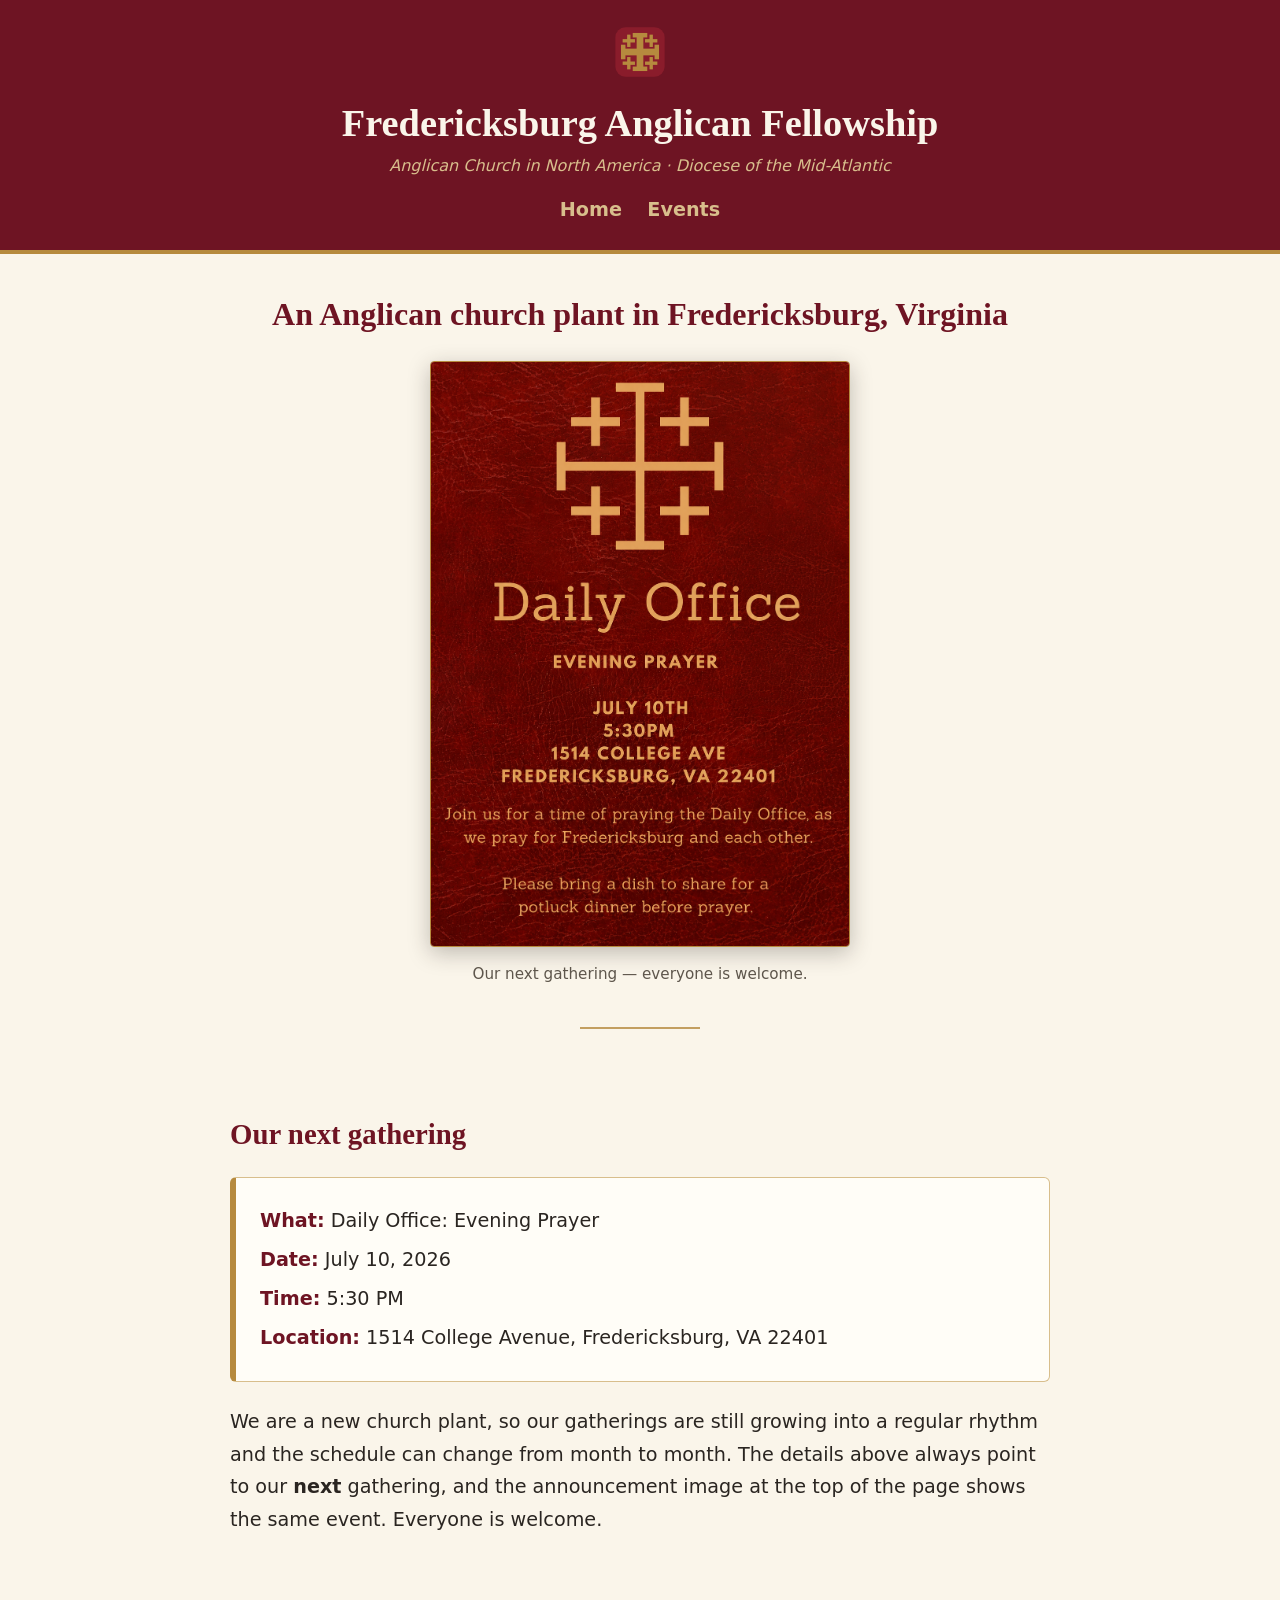
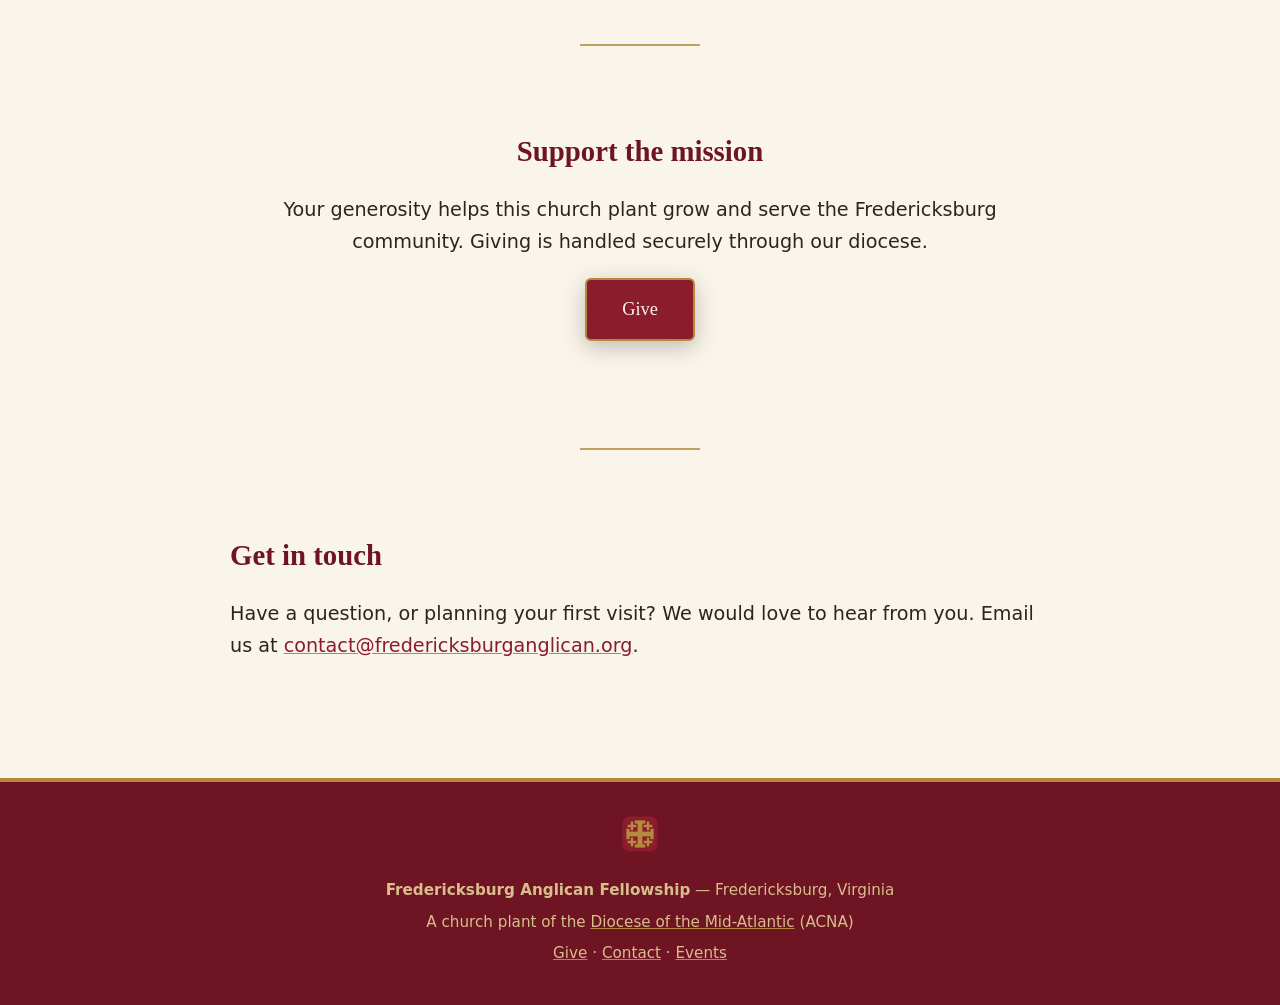
==== index.html @ 25b3ab15 "Fixed spelling mistakes" ====
<!DOCTYPE html>
<!--
  index.html  -  the HOME / LANDING page of the church website.

  WELCOME, WEB DESIGNER-IN-TRAINING!  A few things worth knowing:
    * Anything between <!-​- and -​-> is a COMMENT. Comments are notes for humans;
      the browser ignores them. This whole page is heavily commented to help you
      learn. You can delete comments once you understand a section.
    * Text you should fill in is written in CAPITALS inside square brackets,
      like [CHURCH NAME], or ends in _HERE, like CONTACT_EMAIL_HERE. Search the file
      for those and replace them with your real details.
    * The <head> holds information ABOUT the page (title, SEO, icons). The <body>
      holds what people actually SEE.
-->
<html lang="en">
<head>
  <!-- Character set + mobile scaling. Always keep these two lines. -->
  <meta charset="UTF-8">
  <meta name="viewport" content="width=device-width, initial-scale=1.0">

  <!-- ===================================================================
       SEARCH ENGINE INFO (SEO)
       The <title> shows in the browser tab AND as the big blue link in Google
       results. The description is the grey summary text under that link.
       Both deliberately name the denomination and the town so people searching
       for a church in this area can find us.
       =================================================================== -->
  <title>Fredericksburg Anglican Fellowship | Anglican Church (ACNA) in Fredericksburg, VA</title>
  <meta name="description"
        content="Fredericksburg Anglican Fellowship is an Anglican church plant serving Fredericksburg, Spotsylvania, and Stafford, Virginia — part of the Anglican Church in North America (ACNA) and the Diocese of the Mid-Atlantic. Join us for worship; all are welcome.">

  <!-- Tells search engines the "official" address of this page.
       Replace the domain with your real custom domain once it is set up. -->
  <link rel="canonical" href="https://fredericksburganglican.org/">

  <!-- ===================================================================
       FAVICON / APP ICONS  (the little Jerusalem Cross in the browser tab)
       =================================================================== -->
  <link rel="icon" href="favicon.svg" type="image/svg+xml">
  <link rel="icon" href="favicon.png" type="image/png" sizes="64x64">
  <link rel="apple-touch-icon" href="apple-touch-icon.png">

  <!-- ===================================================================
       OPEN GRAPH TAGS
       These control how the site looks when someone shares the link on
       Facebook, iMessage, WhatsApp, etc. We use the event image as the preview
       picture so shared links look warm and inviting.
       =================================================================== -->
  <meta property="og:type" content="website">
  <meta property="og:title" content="Fredericksburg Anglican Fellowship | Anglican Church (ACNA) in Fredericksburg, VA">
  <meta property="og:description"
        content="An Anglican church plant in Fredericksburg, Virginia (ACNA, Diocese of the Mid-Atlantic). All are welcome.">
  <meta property="og:image" content="https://fredericksburganglican.org/images/next_event.png">
  <meta property="og:url" content="https://fredericksburganglican.org/">
  <meta name="twitter:card" content="summary_large_image">

  <!-- ===================================================================
       STRUCTURED DATA (Schema.org, in JSON-LD format)
       This is a machine-readable summary of who we are. Google reads it to show
       rich results (name, location, service times). Edit the values to match
       your church. It does not appear visibly on the page.
       =================================================================== -->
  <script type="application/ld+json">
  {
    "@context": "https://schema.org",
    "@type": "Church",
    "name": "Fredericksburg Anglican Fellowship",
    "url": "https://fredericksburganglican.org/",
    "description": "An Anglican church plant in Fredericksburg, Virginia, part of the Anglican Church in North America (ACNA) and the Diocese of the Mid-Atlantic.",
    "image": "https://fredericksburganglican.org/images/next_event.png",
    "address": {
      "@type": "PostalAddress",
      "streetAddress": "[MEETING STREET ADDRESS]",
      "addressLocality": "Fredericksburg",
      "addressRegion": "VA",
      "postalCode": "[ZIP CODE]",
      "addressCountry": "US"
    },
    "email": "CONTACT_EMAIL_HERE",
    "areaServed": [
      "Fredericksburg, VA",
      "Spotsylvania, VA",
      "Stafford, VA",
      "Massaponax, VA"
    ],
    "sameAs": [
      "SOCIAL_MEDIA_URL_HERE"
    ]
  }
  </script>
  <!-- NOTE: The block above intentionally has no weekly service time, because
       your gatherings still vary from month to month. Once you settle into a regular
       weekly time, you can add an "openingHoursSpecification" (see the README).
       Do NOT put // or <!-​- comments INSIDE the JSON block above — JSON-LD must
       be pure JSON or search engines will ignore it. -->

  <!-- Link to our stylesheet (all the colors, fonts, and layout live there). -->
  <link rel="stylesheet" href="css/style.css">

  <!-- REMINDER: A free Google Business Profile (google.com/business) matters as
       much as this website for local "church near me" searches. Create one,
       verify your location, and add photos + service times. -->
</head>

<body>

  <!-- =====================================================================
       HEADER  -  the church name and a small Jerusalem Cross at the top.
       ===================================================================== -->
  <header class="site-header">
    <!-- The Jerusalem Cross is the church's symbol. alt="" (empty) because it is
         decorative here and the church name right below already says who we are. -->
    <img class="brand-cross" src="favicon.svg" alt="">
    <h1 class="church-name">Fredericksburg Anglican Fellowship</h1>
    <p class="tagline">Anglican Church in North America &middot; Diocese of the Mid-Atlantic</p>

    <!-- Simple navigation. Add or remove links as your site grows. -->
    <nav class="site-nav" aria-label="Primary">
      <a href="index.html">Home</a>
      <a href="events.html">Events</a>
    </nav>
  </header>

  <!-- =====================================================================
       MAIN  -  the primary content of the page.
       ===================================================================== -->
  <main>

    <!-- HERO: welcome line + the upcoming event announcement image. -->
    <section class="hero container">
      <h2>An Anglican church plant in Fredericksburg, Virginia</h2>
     

      <!--
        UPCOMING EVENT IMAGE  -  the most important image on the page.

        HOW UPDATES WORK: to announce a new event, you simply overwrite the file
        "images/next_event.png" with a new picture of the SAME name. You NEVER
        need to edit this HTML. The alt text below is intentionally generic
        ("evergreen") so it stays correct no matter which event image is showing.

        NOTE FOR SEO: the date/time/place in this image are baked in as PIXELS,
        so Google and screen readers cannot read them. That's fine for normal
        use. IF you ever want one specific event indexed by Google, you can
        OPTIONALLY add a JSON-LD "Event" block (see README) plus a line of real
        text below the image — but this is not required for routine updates.
      -->
      <img class="event-image"
           src="images/next_event.png"
           alt="Announcement for our next gathering; details in the image.">

      <p class="event-caption">Our next gathering — everyone is welcome.</p>
    </section>

    <hr class="divider">

    <!-- =====================================================================
         ⭐ OUR NEXT GATHERING  -  UPDATE THIS WHENEVER YOU POST A NEW EVENT ⭐

         This is the TEXT version of the announcement image. Whenever you swap in
         a new images/next_event.png, ALSO edit the four lines inside the card
         below so they match the new image.

         WHY BOTHER, when the image already shows all this?
         The date, time, and place inside the PNG are just coloured pixels —
         Google and AI assistants (ChatGPT, Perplexity, Claude, etc.) literally
         cannot read them. The lines below ARE readable by those tools, so this
         is what lets your next gathering appear in search results and AI answers.
         It is plain text between the > and < marks, so it is quick to edit and
         needs no special tools. (More on this in the README.)
         ===================================================================== -->
    <section class="section container" id="next">
      <h2>Our next gathering</h2>
      <div class="details-card">
        <!-- ↓↓↓ EDIT THESE FOUR LINES FOR EACH NEW EVENT ↓↓↓ -->
        <p><span class="label">What:</span> Daily Office: Evening Prayer</p>
        <p><span class="label">Date:</span> July 10, 2026</p>
        <p><span class="label">Time:</span> 5:30 PM</p>
        <p><span class="label">Location:</span> 1514 College Avenue, Fredericksburg, VA 22401</p>
        <!-- ↑↑↑ EDIT THESE FOUR LINES FOR EACH NEW EVENT ↑↑↑ -->
      </div>
      <p>
        We are a new church plant, so our gatherings are still growing into a
        regular rhythm and the schedule can change from month to month. The details
        above always point to our <strong>next</strong> gathering, and the
        announcement image at the top of the page shows the same event. Everyone
        is welcome.
      </p>
    </section>

    <hr class="divider">

    <!-- GIVE: the prominent call-to-action button linking to the diocese giving page. -->
    <section class="section container give-section">
      <h2>Support the mission</h2>
      <p>
        Your generosity helps this church plant grow and serve the Fredericksburg
        community. Giving is handled securely through our diocese.
      </p>
      <!-- This is the diocese giving page (Qgiv). Update the href here if it ever changes. -->
      <p>
        <a class="button" href="https://secure.qgiv.com/for/dioceseofthemid-atlantic/">Give</a>
      </p>
    </section>

    <hr class="divider">

    <!-- CONTACT: a simple email link. Replace the placeholder address. -->
    <section class="section container" id="contact">
      <h2>Get in touch</h2>
      <p>
        Have a question, or planning your first visit? We would love to hear from
        you. Email us at
        <a href="mailto:contact@fredericksburganglican.org">contact@fredericksburganglican.org</a>.
      </p>
    </section>

  </main>

  <!-- =====================================================================
       FOOTER  -  church name, diocese link, and giving link again.
       ===================================================================== -->
  <footer class="site-footer">
    <img class="footer-cross" src="favicon.svg" alt="">
    <p><strong>Fredericksburg Anglican Fellowship</strong> — Fredericksburg, Virginia</p>
    <p>A church plant of the
      <a href="https://anglicandoma.org">Diocese of the Mid-Atlantic</a>
      (ACNA)</p>
    <p>
      <a href="https://secure.qgiv.com/for/dioceseofthemid-atlantic/">Give</a> &middot;
      <a href="mailto:CONTACT_EMAIL_HERE">Contact</a> &middot;
      <a href="events.html">Events</a>
    </p>
    <!-- Optional: add social links here, e.g.
         <p><a href="SOCIAL_MEDIA_URL_HERE">Facebook</a></p> -->
  </footer>

</body>
</html>
---- css/style.css ----
/* =========================================================================
   style.css  -  all the visual styling for the church website.

   HOW TO READ THIS FILE (for someone learning web design):
   - CSS is a list of "rules". Each rule has a SELECTOR (what to style) and a
     block of PROPERTIES in { } (how to style it).
   - The ":root" block at the very top defines COLOR + FONT variables once, so
     you can change the whole site's look by editing a single value here.
   - This file is written "mobile-first": the default rules are for small phone
     screens, and the "@media (min-width...)" block near the bottom adds a few
     tweaks for wider tablet/desktop screens.
   ========================================================================= */


/* -------------------------------------------------------------------------
   1. BRAND VARIABLES  -  change these to re-theme the whole site.
   ------------------------------------------------------------------------- */
:root {
  /* Colors (hex codes). These match the red-and-gold announcement image. */
  --oxblood:    #6E1423;  /* deep burgundy / liturgical red  (header, footer) */
  --deep-red:   #8A1C2B;  /* slightly brighter red           (links, accents) */
  --gold:       #B68A3E;  /* antique gold                    (dividers, cross) */
  --light-gold: #D8BE8C;  /* warm tan / light gold           (soft highlights) */
  --cream:      #FAF5EA;  /* ivory page background */
  --charcoal:   #2A2521;  /* near-black body text */
  --muted:      #5E564C;  /* softer brown-grey for secondary text */

  /* Fonts. We use fonts already installed on almost every device, so the site
     is fast and needs no downloads. Headings use a classic serif; body text
     uses a clean sans-serif. (The README explains how to swap in web fonts.) */
  --font-heading: Georgia, "Times New Roman", "Times", serif;
  --font-body: system-ui, -apple-system, "Segoe UI", Roboto, Helvetica, Arial, sans-serif;

  /* A reusable soft shadow for framing the event image. */
  --frame-shadow: 0 6px 22px rgba(42, 37, 33, 0.28);
}


/* -------------------------------------------------------------------------
   2. BASELINE  -  sensible defaults for the whole page.
   ------------------------------------------------------------------------- */

/* box-sizing: border-box makes width math predictable (padding is included). */
*,
*::before,
*::after {
  box-sizing: border-box;
}

body {
  margin: 0;
  font-family: var(--font-body);
  font-size: 1.125rem;          /* ~18px: comfortable, readable body text */
  line-height: 1.7;             /* generous spacing between lines */
  color: var(--charcoal);
  background-color: var(--cream);
}

/* Images never overflow their container and keep their aspect ratio. */
img {
  max-width: 100%;
  height: auto;
}

/* Headings use the serif face and the deep red brand color. */
h1, h2, h3 {
  font-family: var(--font-heading);
  color: var(--oxblood);
  line-height: 1.25;
  margin-top: 0;
}

/* Links: deep red, underline appears on hover/focus for a tidy look. */
a {
  color: var(--deep-red);
  text-decoration: underline;
  text-decoration-color: var(--gold);
}
a:hover,
a:focus {
  color: var(--oxblood);
}

/* Keyboard users must always SEE which element is focused (accessibility). */
a:focus-visible,
.button:focus-visible {
  outline: 3px solid var(--gold);
  outline-offset: 2px;
}


/* -------------------------------------------------------------------------
   3. LAYOUT HELPERS
   ------------------------------------------------------------------------- */

/* ".container" centers content and limits how wide it can get on big screens
   so lines of text never become uncomfortably long to read. */
.container {
  width: 100%;
  max-width: 820px;       /* comfortable reading width */
  margin: 0 auto;         /* center horizontally */
  padding: 0 1.25rem;     /* breathing room on the left/right on phones */
}

/* A thin decorative gold divider used between sections. */
.divider {
  border: none;
  border-top: 2px solid var(--gold);
  max-width: 120px;
  margin: 2.5rem auto;    /* space above/below, and centered */
  opacity: 0.8;
}

/* Vertical spacing for the main content sections. */
.section {
  padding: 2.5rem 0;
}


/* -------------------------------------------------------------------------
   4. HEADER  (site title bar)
   ------------------------------------------------------------------------- */
.site-header {
  background-color: var(--oxblood);
  color: var(--cream);
  text-align: center;
  padding: 1.5rem 1rem;
  border-bottom: 4px solid var(--gold);   /* gold accent line under the header */
}

/* The small Jerusalem Cross image sitting above the church name. */
.site-header .brand-cross {
  width: 56px;
  height: 56px;
  margin-bottom: 0.5rem;
}

.site-header .church-name {
  color: var(--cream);         /* override the default red heading color here */
  margin: 0;
  font-size: 1.9rem;
}

.site-header .tagline {
  margin: 0.35rem 0 0;
  color: var(--light-gold);
  font-style: italic;
  font-size: 1rem;
}

/* Simple top navigation (Home / Events). */
.site-nav {
  margin-top: 0.9rem;
}
.site-nav a {
  color: var(--light-gold);
  text-decoration: none;
  margin: 0 0.6rem;
  font-weight: 600;
}
.site-nav a:hover,
.site-nav a:focus {
  color: var(--cream);
  text-decoration: underline;
}


/* -------------------------------------------------------------------------
   5. HERO  +  EVENT ANNOUNCEMENT IMAGE
   ------------------------------------------------------------------------- */
.hero {
  text-align: center;
  padding-top: 2.5rem;
}
.hero h2 {
  font-size: 1.6rem;
}
.hero .intro {
  color: var(--muted);
  max-width: 44ch;         /* keep the intro line short and readable */
  margin: 0 auto 1.75rem;
}

/* The event announcement image is a TALL 5:7 PORTRAIT graphic.
   We constrain BOTH its width and its height so that:
     - on desktop it is a sensible ~420px wide (never a huge full-bleed banner),
     - on a phone it always fits on screen (max-height caps it to the viewport).
   Setting width/height to "auto" lets the browser scale the picture to fit
   inside those limits while keeping its original proportions. */
.event-image {
  display: block;
  margin: 0 auto;                 /* center it horizontally */
  width: auto;
  height: auto;
  max-width: min(420px, 100%);    /* cap width; shrink on narrow phones */
  max-height: 80vh;               /* never taller than 80% of the screen */
  border: 1px solid var(--gold);  /* subtle gold frame */
  border-radius: 4px;
  box-shadow: var(--frame-shadow);/* soft shadow lifts it off the page */
  background-color: #fff;
}

/* A tiny caption under the announcement image. */
.event-caption {
  margin-top: 0.9rem;
  font-size: 0.95rem;
  color: var(--muted);
}


/* -------------------------------------------------------------------------
   6. INFO CARDS  (welcome, gathering times, "what is Anglican?")
   ------------------------------------------------------------------------- */

/* The "gathering" details get a soft card with a gold left border so the
   day / time / location stand out as the most practical information. */
.details-card {
  background-color: #fffdf7;                 /* a hair lighter than the page */
  border: 1px solid var(--light-gold);
  border-left: 6px solid var(--gold);        /* strong gold accent edge */
  border-radius: 6px;
  padding: 1.25rem 1.5rem;
  margin: 1.5rem auto;
}
.details-card p {
  margin: 0.4rem 0;
}
.details-card .label {
  font-weight: 700;
  color: var(--oxblood);
}


/* -------------------------------------------------------------------------
   7. GIVE BUTTON  (the prominent call to action)
   ------------------------------------------------------------------------- */
.give-section {
  text-align: center;
}

/* ".button" is a reusable button style. The giving button uses the deep red
   fill so it is the boldest, most obvious action on the page. */
.button {
  display: inline-block;
  background-color: var(--deep-red);
  color: var(--cream);
  font-family: var(--font-heading);
  font-size: 1.15rem;
  text-decoration: none;
  padding: 0.85rem 2.2rem;
  border-radius: 6px;
  border: 2px solid var(--gold);
  box-shadow: var(--frame-shadow);
}
.button:hover,
.button:focus {
  background-color: var(--oxblood);
  color: #fff;
}


/* -------------------------------------------------------------------------
   8. FOOTER
   ------------------------------------------------------------------------- */
.site-footer {
  background-color: var(--oxblood);
  color: var(--light-gold);
  text-align: center;
  padding: 2rem 1rem;
  margin-top: 3rem;
  border-top: 4px solid var(--gold);
}
.site-footer a {
  color: var(--light-gold);
}
.site-footer a:hover,
.site-footer a:focus {
  color: #fff;
}
.site-footer .footer-cross {
  width: 40px;
  height: 40px;
  margin-bottom: 0.5rem;
}
.site-footer p {
  margin: 0.35rem 0;
  font-size: 0.95rem;
}


/* -------------------------------------------------------------------------
   9. WIDER SCREENS  (tablet / desktop tweaks)
   Everything above is designed for phones first. These rules only apply once
   the screen is at least 600px wide, gently scaling a few things up.
   ------------------------------------------------------------------------- */
@media (min-width: 600px) {
  body {
    font-size: 1.2rem;
  }
  .site-header .church-name {
    font-size: 2.4rem;
  }
  .hero h2 {
    font-size: 2rem;
  }
  .section {
    padding: 3rem 0;
  }
}


/* -------------------------------------------------------------------------
   10. REDUCED MOTION  -  respect visitors who prefer less animation.
   (There is almost no motion on this site, but this is good practice.)
   ------------------------------------------------------------------------- */
@media (prefers-reduced-motion: reduce) {
  * {
    scroll-behavior: auto !important;
    transition: none !important;
  }
}
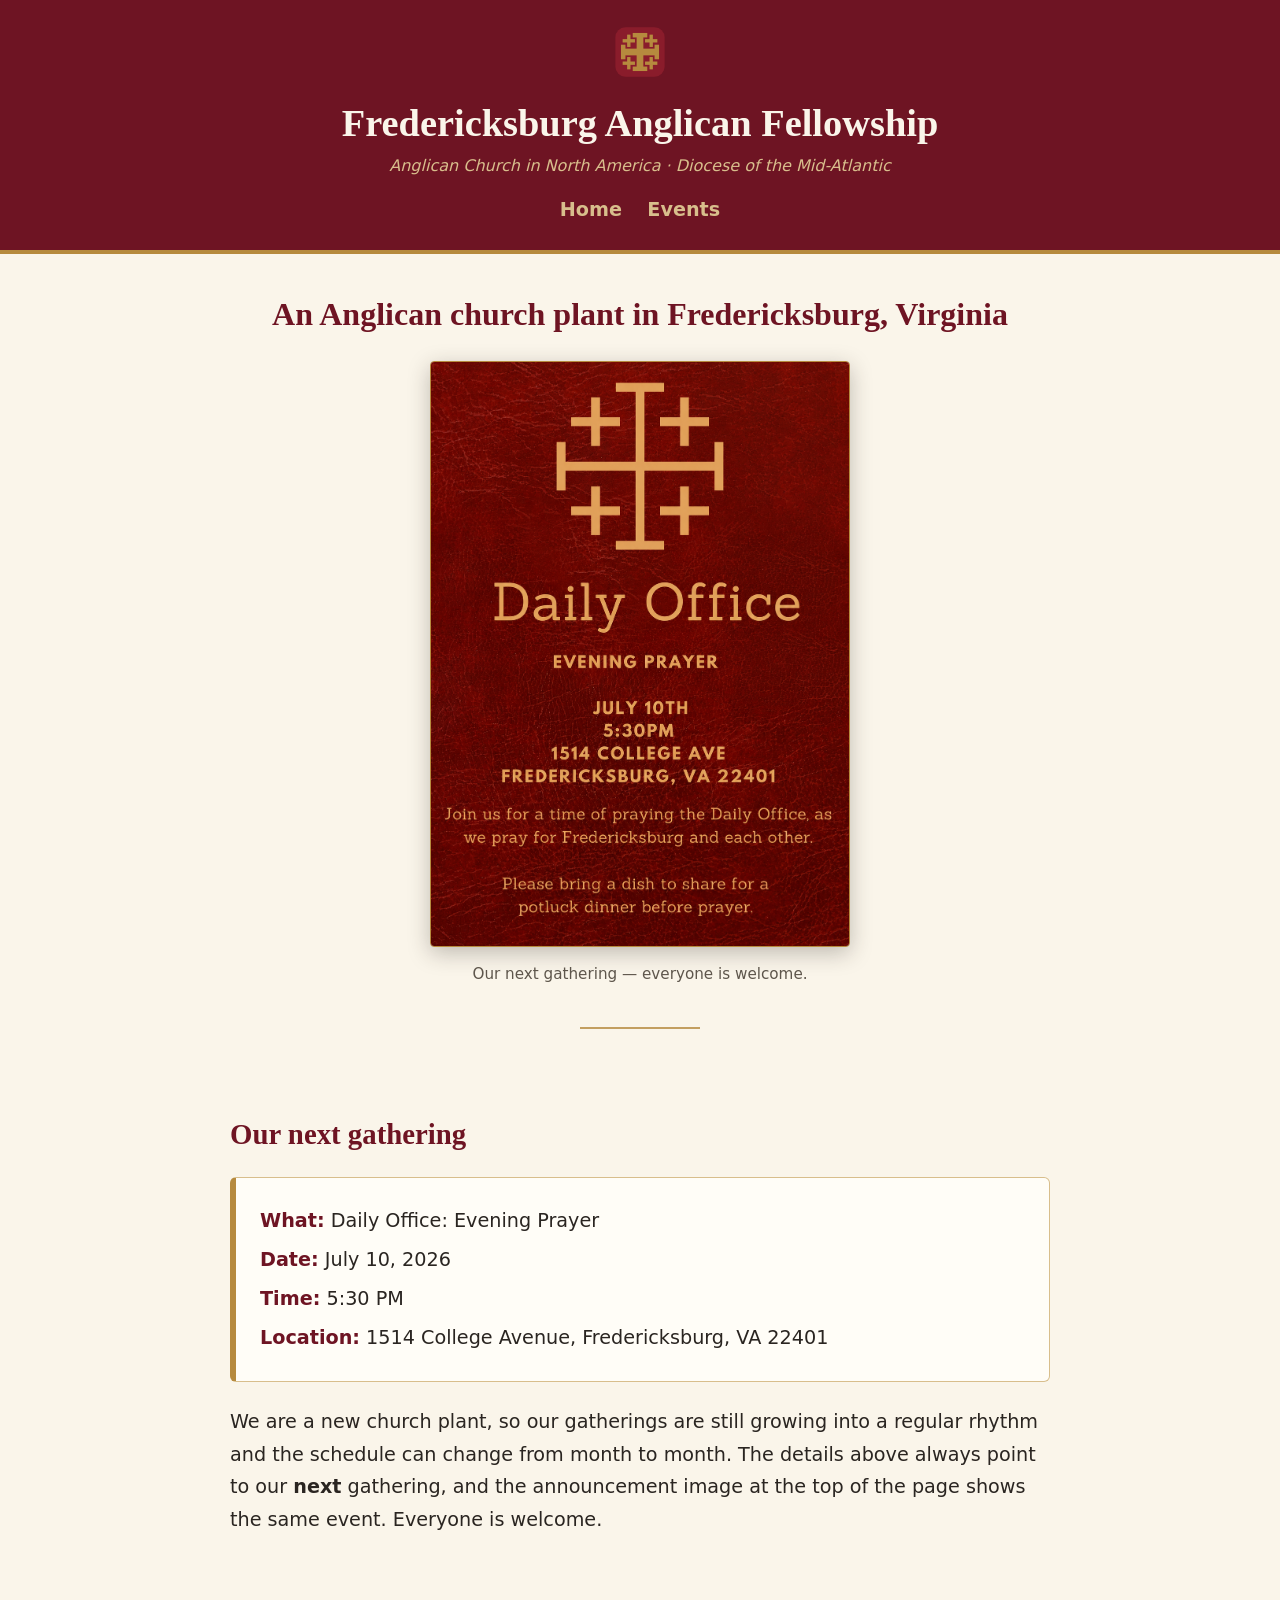
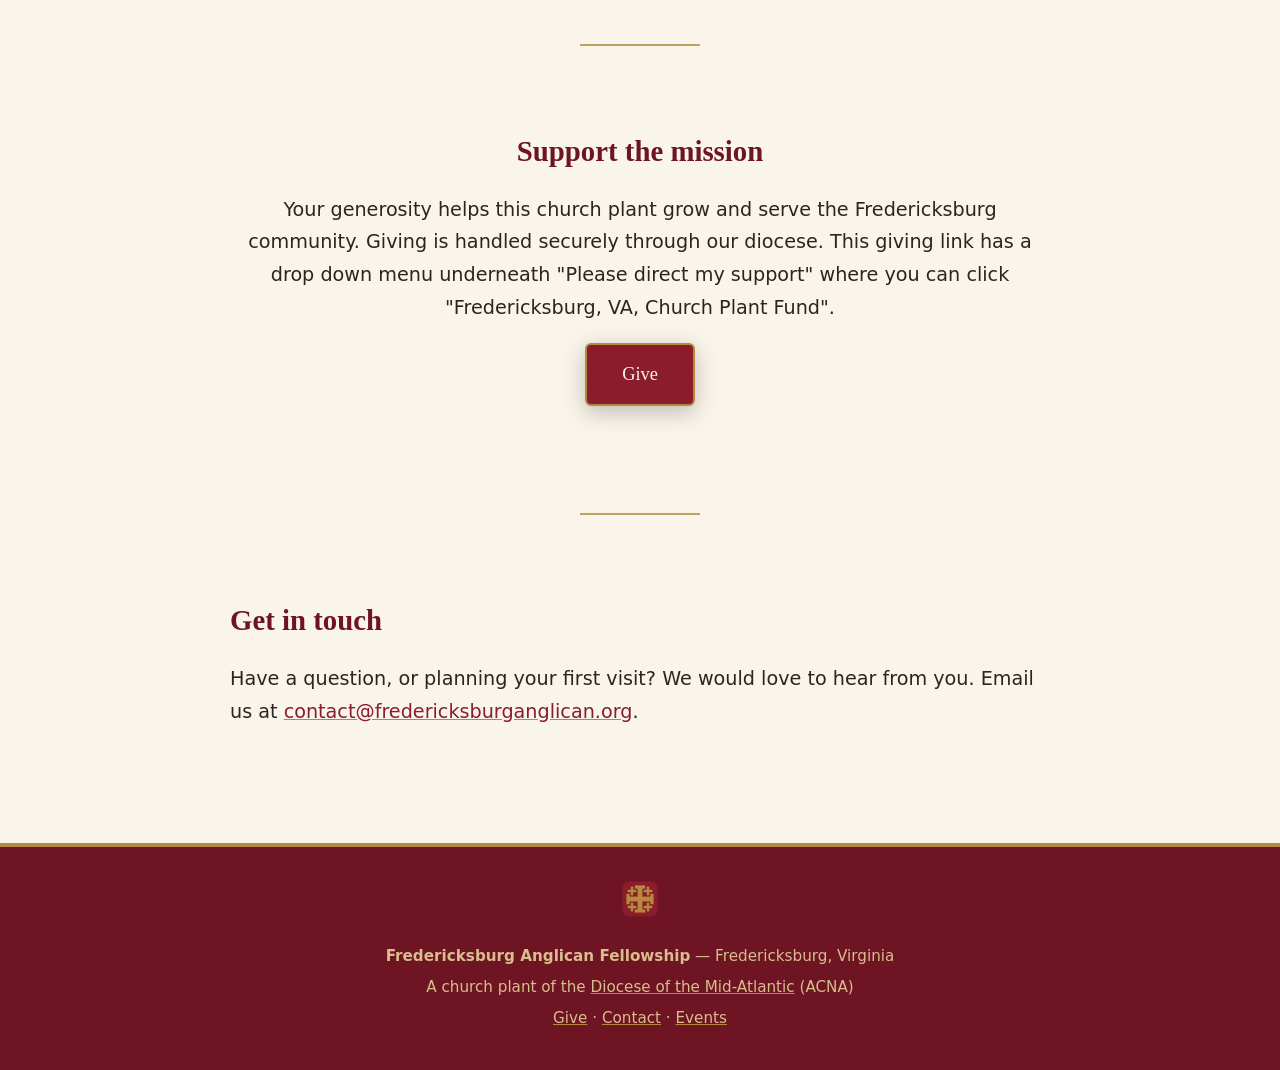
==== commit 372da8ae: "Updated giving link instructions" ====
--- a/index.html
+++ b/index.html
@@ -195,7 +195,7 @@
       <h2>Support the mission</h2>
       <p>
         Your generosity helps this church plant grow and serve the Fredericksburg
-        community. Giving is handled securely through our diocese.
+        community. Giving is handled securely through our diocese. This giving link has a drop down menu underneath "Please direct my support" where you can click "Fredericksburg, VA, Church Plant Fund".
       </p>
       <!-- This is the diocese giving page (Qgiv). Update the href here if it ever changes. -->
       <p>
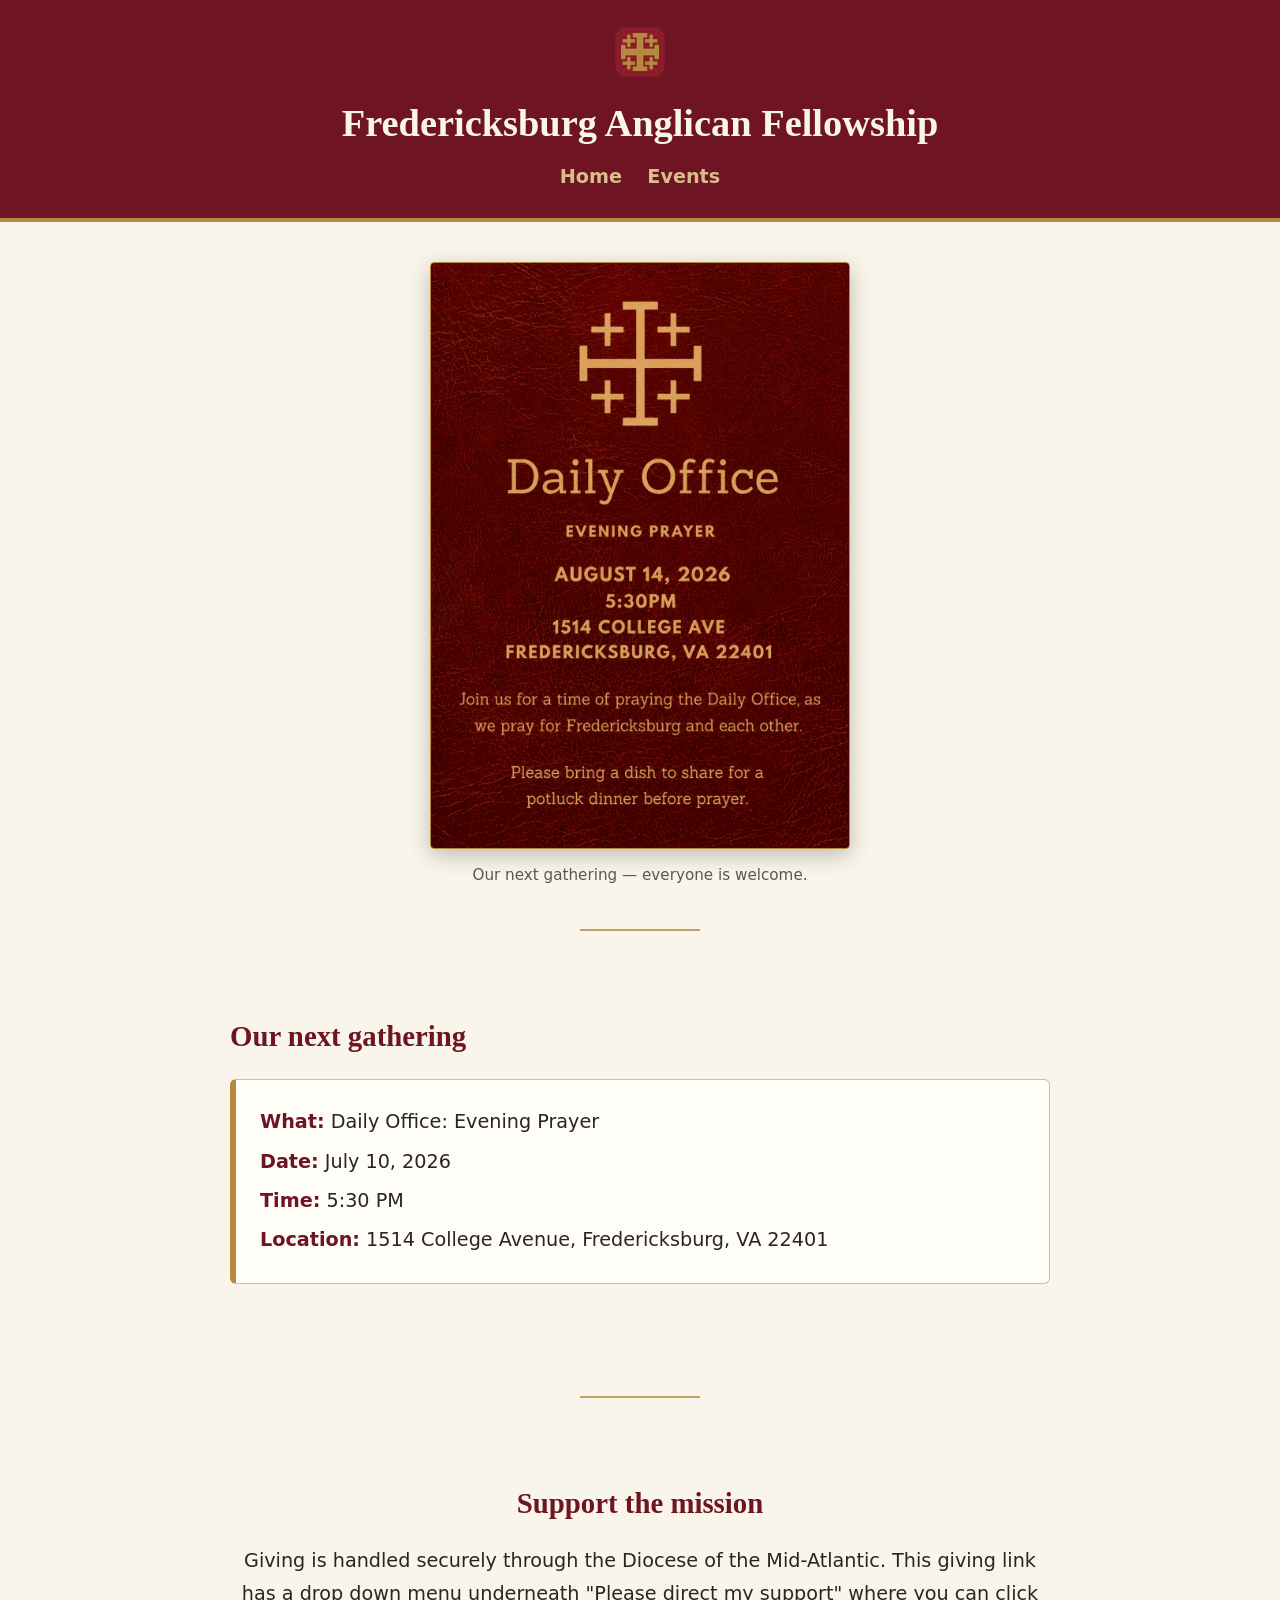
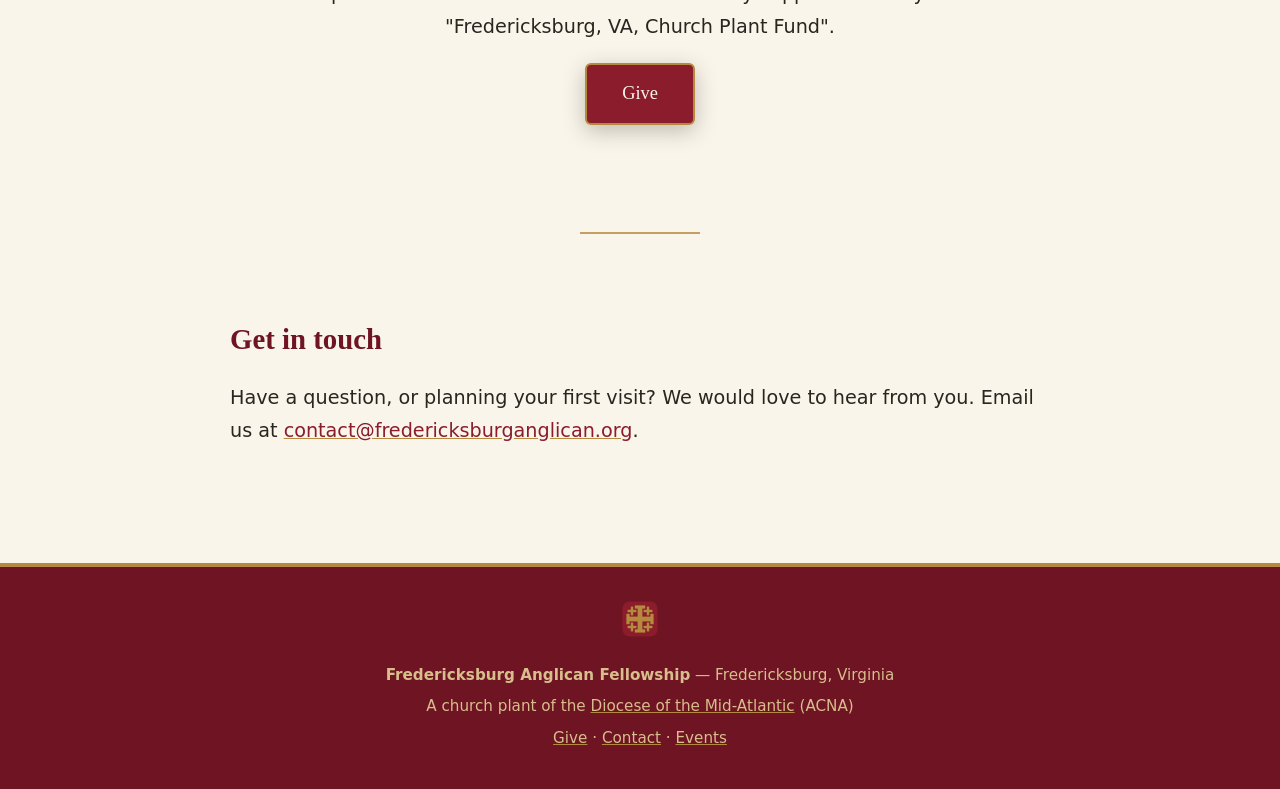
==== commit 1d495c9e: "Removed church-plant references" ====
--- a/index.html
+++ b/index.html
@@ -27,7 +27,7 @@
        =================================================================== -->
   <title>Fredericksburg Anglican Fellowship | Anglican Church (ACNA) in Fredericksburg, VA</title>
   <meta name="description"
-        content="Fredericksburg Anglican Fellowship is an Anglican church plant serving Fredericksburg, Spotsylvania, and Stafford, Virginia — part of the Anglican Church in North America (ACNA) and the Diocese of the Mid-Atlantic. Join us for worship; all are welcome.">
+        content="Fredericksburg Anglican Fellowship is an lay-led group gathering monthly for prayer in the Anglican tradition. Join us for prayer and worship; all are welcome.">
 
   <!-- Tells search engines the "official" address of this page.
        Replace the domain with your real custom domain once it is set up. -->
@@ -48,9 +48,7 @@
        =================================================================== -->
   <meta property="og:type" content="website">
   <meta property="og:title" content="Fredericksburg Anglican Fellowship | Anglican Church (ACNA) in Fredericksburg, VA">
-  <meta property="og:description"
-        content="An Anglican church plant in Fredericksburg, Virginia (ACNA, Diocese of the Mid-Atlantic). All are welcome.">
-  <meta property="og:image" content="https://fredericksburganglican.org/images/next_event.png">
+  
   <meta property="og:url" content="https://fredericksburganglican.org/">
   <meta name="twitter:card" content="summary_large_image">
 
@@ -66,7 +64,7 @@
     "@type": "Church",
     "name": "Fredericksburg Anglican Fellowship",
     "url": "https://fredericksburganglican.org/",
-    "description": "An Anglican church plant in Fredericksburg, Virginia, part of the Anglican Church in North America (ACNA) and the Diocese of the Mid-Atlantic.",
+    "description": "A lay-led group gathering monthly for prayer in the Anglican tradition",
     "image": "https://fredericksburganglican.org/images/next_event.png",
     "address": {
       "@type": "PostalAddress",
@@ -112,7 +110,7 @@
          decorative here and the church name right below already says who we are. -->
     <img class="brand-cross" src="favicon.svg" alt="">
     <h1 class="church-name">Fredericksburg Anglican Fellowship</h1>
-    <p class="tagline">Anglican Church in North America &middot; Diocese of the Mid-Atlantic</p>
+    
 
     <!-- Simple navigation. Add or remove links as your site grows. -->
     <nav class="site-nav" aria-label="Primary">
@@ -128,7 +126,7 @@
 
     <!-- HERO: welcome line + the upcoming event announcement image. -->
     <section class="hero container">
-      <h2>An Anglican church plant in Fredericksburg, Virginia</h2>
+     
      
 
       <!--
@@ -179,13 +177,7 @@
         <p><span class="label">Location:</span> 1514 College Avenue, Fredericksburg, VA 22401</p>
         <!-- ↑↑↑ EDIT THESE FOUR LINES FOR EACH NEW EVENT ↑↑↑ -->
       </div>
-      <p>
-        We are a new church plant, so our gatherings are still growing into a
-        regular rhythm and the schedule can change from month to month. The details
-        above always point to our <strong>next</strong> gathering, and the
-        announcement image at the top of the page shows the same event. Everyone
-        is welcome.
-      </p>
+      
     </section>
 
     <hr class="divider">
@@ -194,8 +186,7 @@
     <section class="section container give-section">
       <h2>Support the mission</h2>
       <p>
-        Your generosity helps this church plant grow and serve the Fredericksburg
-        community. Giving is handled securely through our diocese. This giving link has a drop down menu underneath "Please direct my support" where you can click "Fredericksburg, VA, Church Plant Fund".
+        Giving is handled securely through the Diocese of the Mid-Atlantic. This giving link has a drop down menu underneath "Please direct my support" where you can click "Fredericksburg, VA, Church Plant Fund".
       </p>
       <!-- This is the diocese giving page (Qgiv). Update the href here if it ever changes. -->
       <p>
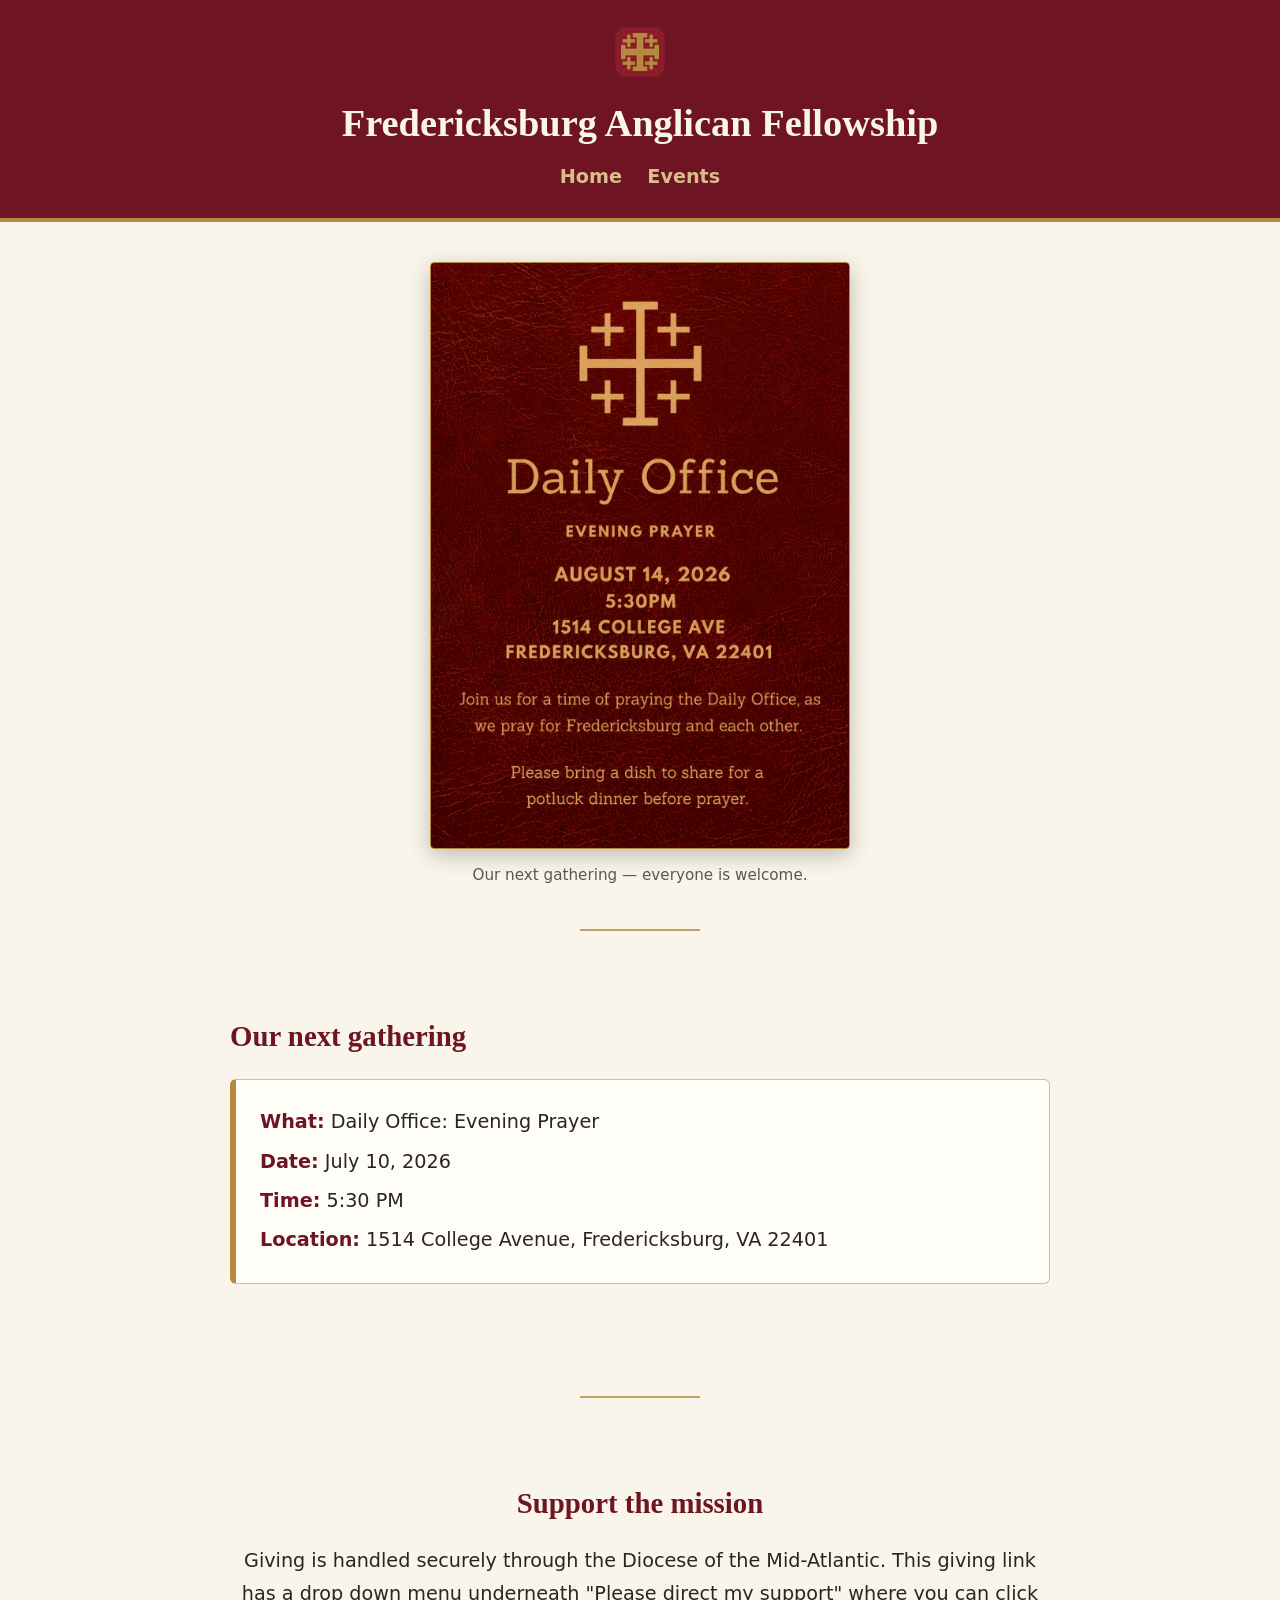
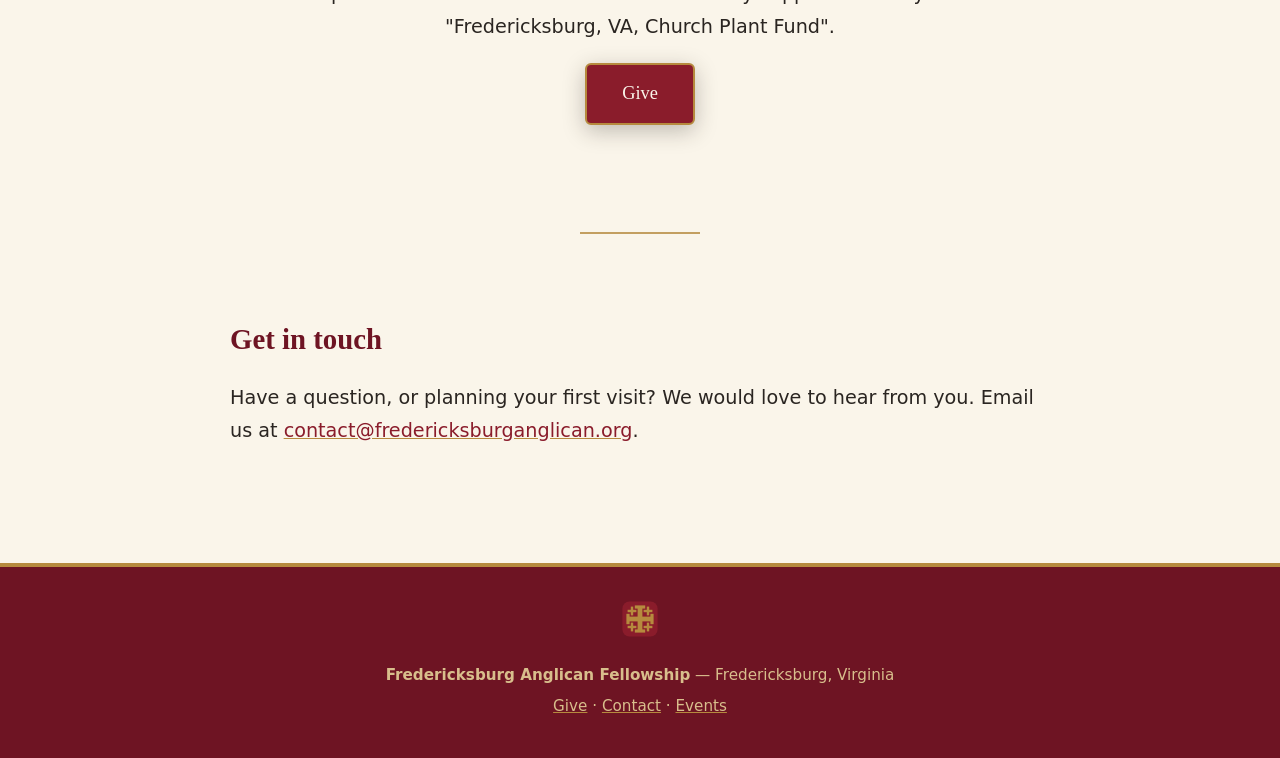
==== commit fba03197: "One more fix." ====
--- a/index.html
+++ b/index.html
@@ -214,9 +214,7 @@
   <footer class="site-footer">
     <img class="footer-cross" src="favicon.svg" alt="">
     <p><strong>Fredericksburg Anglican Fellowship</strong> — Fredericksburg, Virginia</p>
-    <p>A church plant of the
-      <a href="https://anglicandoma.org">Diocese of the Mid-Atlantic</a>
-      (ACNA)</p>
+    
     <p>
       <a href="https://secure.qgiv.com/for/dioceseofthemid-atlantic/">Give</a> &middot;
       <a href="mailto:CONTACT_EMAIL_HERE">Contact</a> &middot;
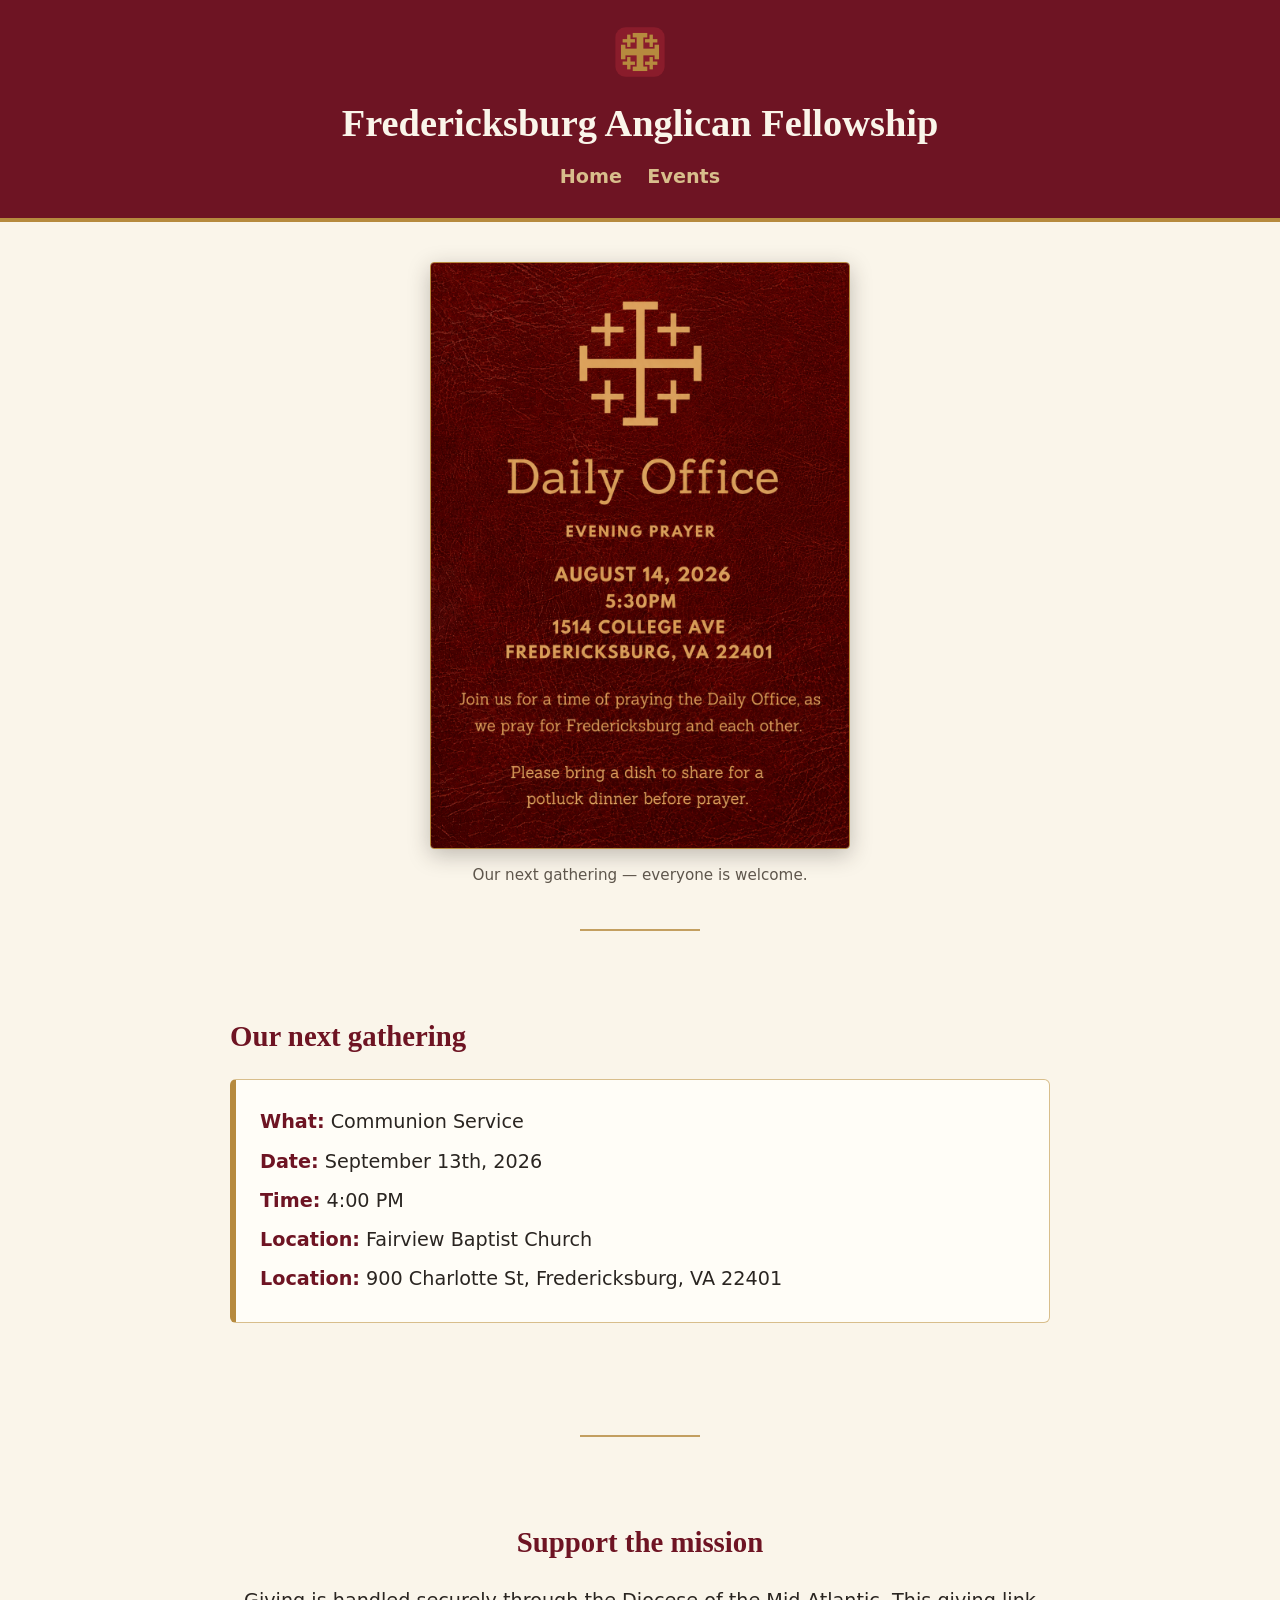
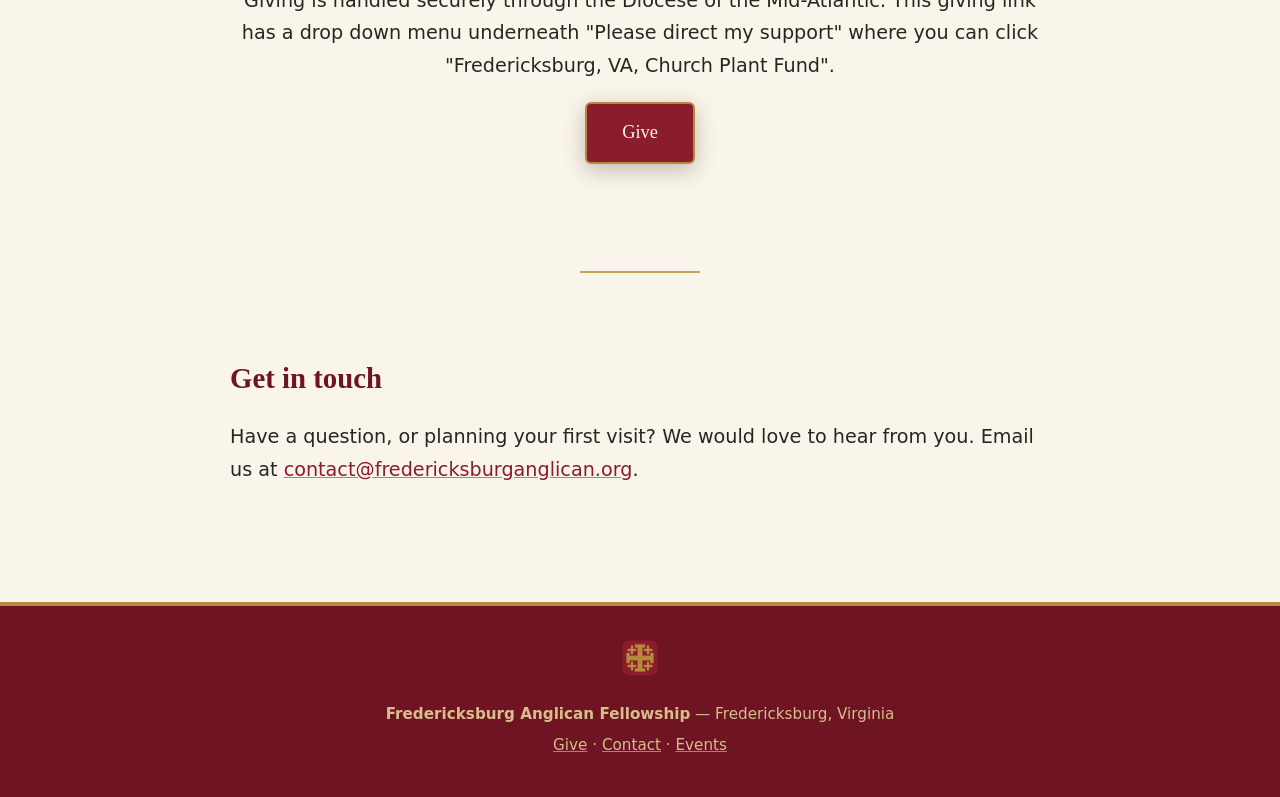
==== commit 20456248: "Updated for 09/13 Communion" ====
--- a/index.html
+++ b/index.html
@@ -171,10 +171,11 @@
       <h2>Our next gathering</h2>
       <div class="details-card">
         <!-- ↓↓↓ EDIT THESE FOUR LINES FOR EACH NEW EVENT ↓↓↓ -->
-        <p><span class="label">What:</span> Daily Office: Evening Prayer</p>
-        <p><span class="label">Date:</span> July 10, 2026</p>
-        <p><span class="label">Time:</span> 5:30 PM</p>
-        <p><span class="label">Location:</span> 1514 College Avenue, Fredericksburg, VA 22401</p>
+        <p><span class="label">What:</span> Communion Service</p>
+        <p><span class="label">Date:</span> September 13th, 2026</p>
+        <p><span class="label">Time:</span> 4:00 PM</p>
+        <p><span class="label">Location:</span> Fairview Baptist Church</p>
+        <p><span class="label">Location:</span> 900 Charlotte St, Fredericksburg, VA 22401</p>
         <!-- ↑↑↑ EDIT THESE FOUR LINES FOR EACH NEW EVENT ↑↑↑ -->
       </div>
       
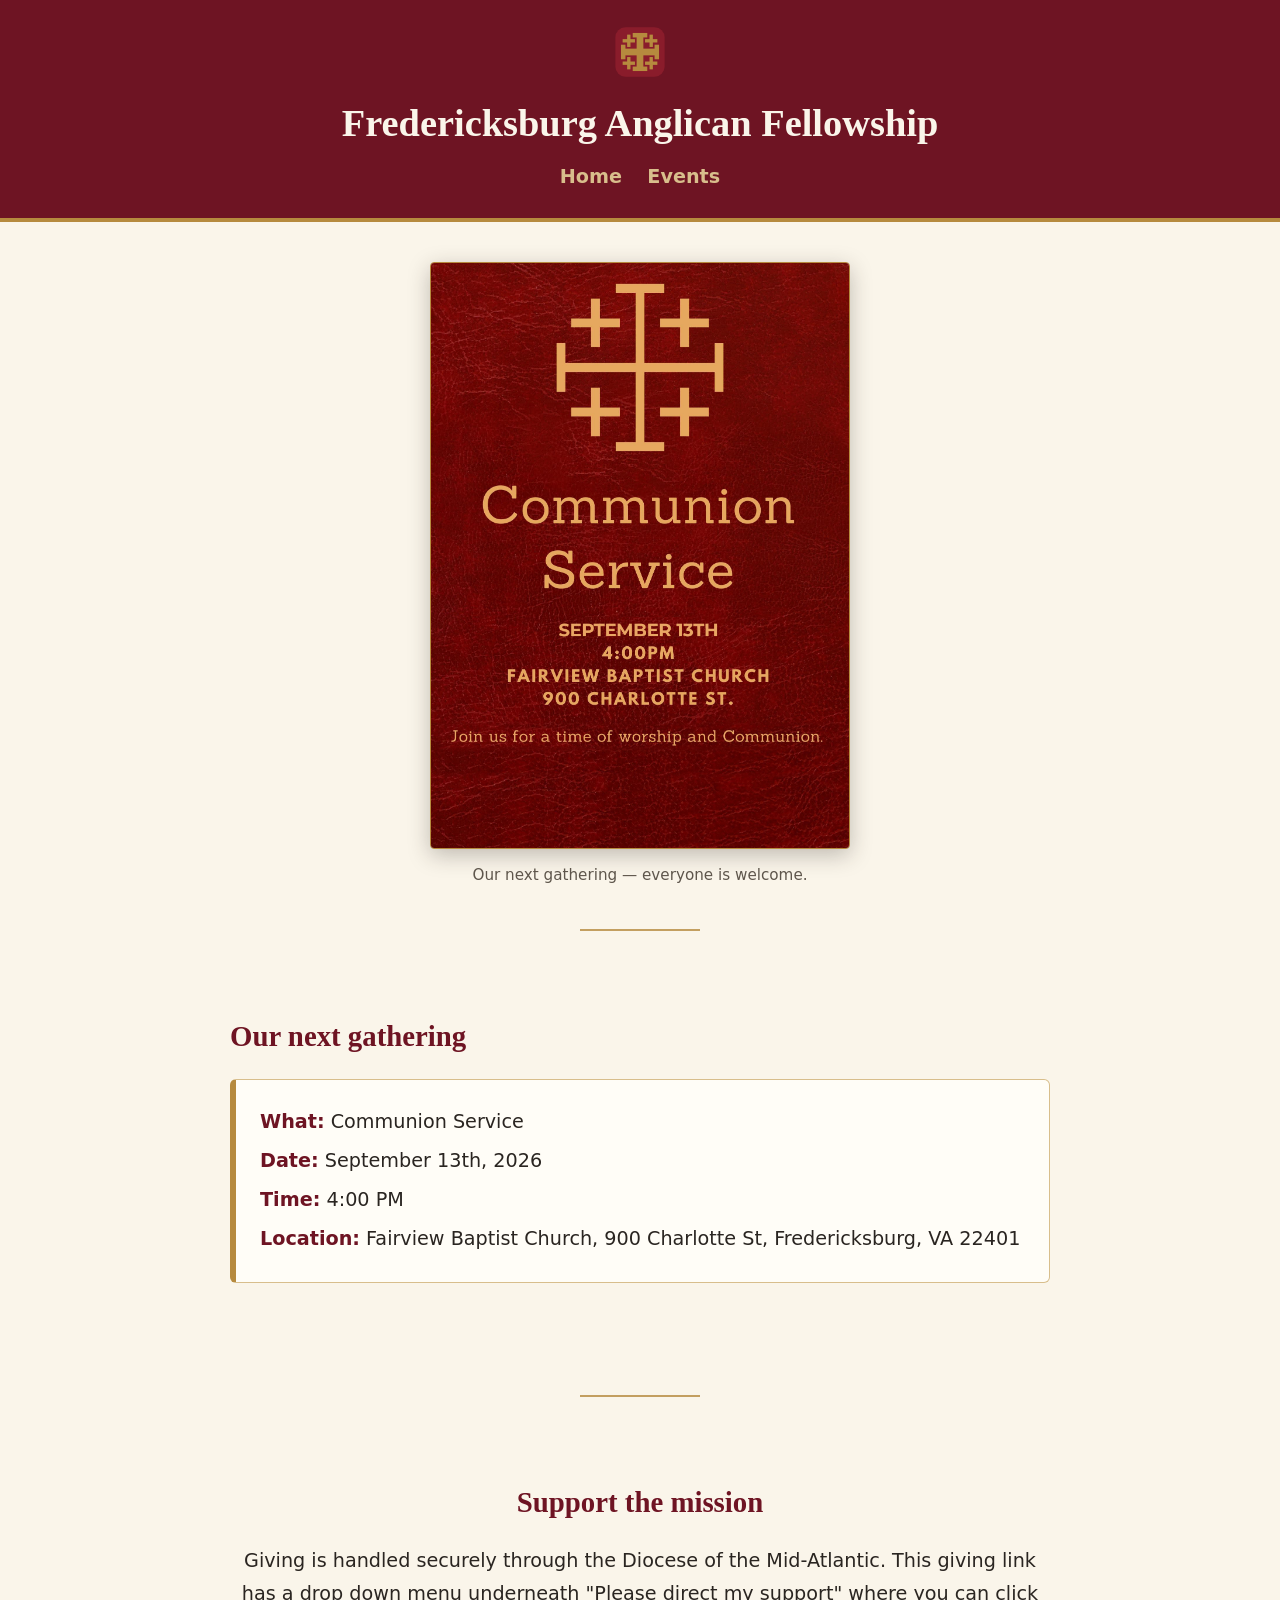
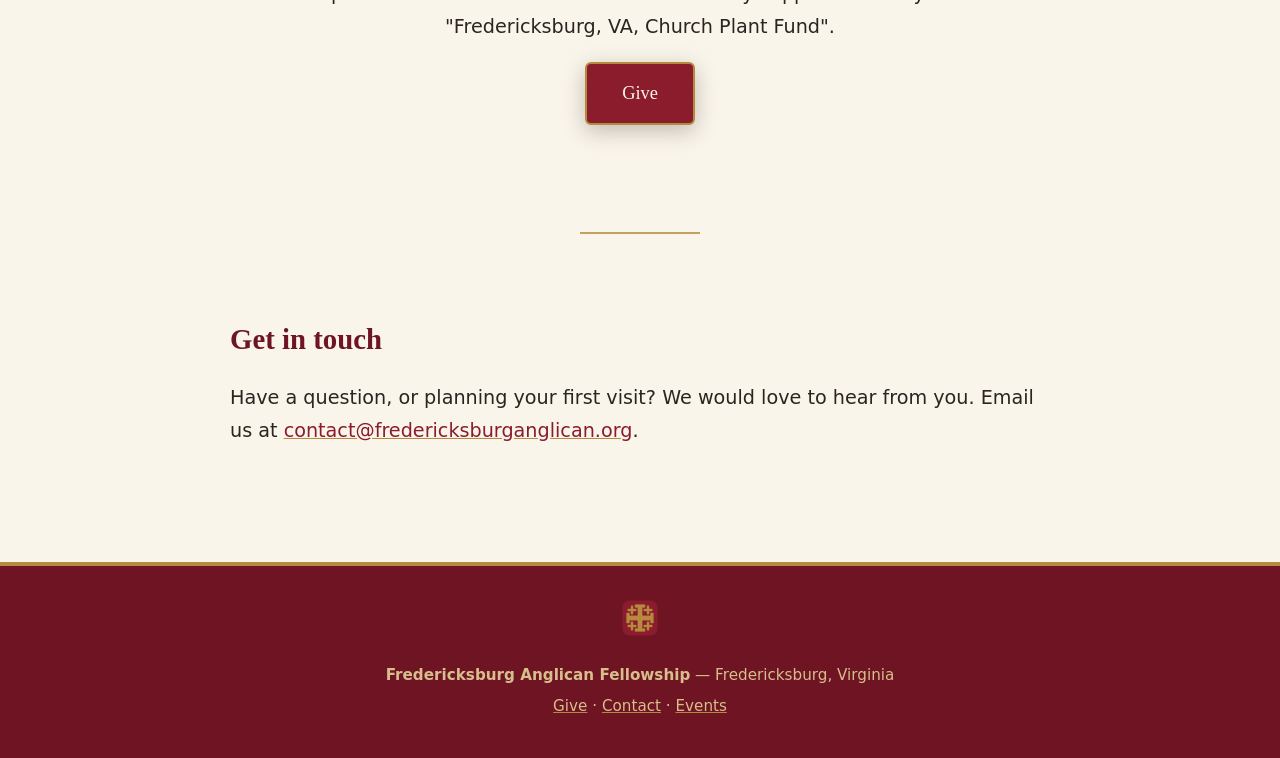
==== commit 11f5ae5e: "Fixed location line." ====
--- a/index.html
+++ b/index.html
@@ -174,8 +174,8 @@
         <p><span class="label">What:</span> Communion Service</p>
         <p><span class="label">Date:</span> September 13th, 2026</p>
         <p><span class="label">Time:</span> 4:00 PM</p>
-        <p><span class="label">Location:</span> Fairview Baptist Church</p>
-        <p><span class="label">Location:</span> 900 Charlotte St, Fredericksburg, VA 22401</p>
+        <p><span class="label">Location:</span> Fairview Baptist Church, 900 Charlotte St, Fredericksburg, VA 22401</p>
+
         <!-- ↑↑↑ EDIT THESE FOUR LINES FOR EACH NEW EVENT ↑↑↑ -->
       </div>
       
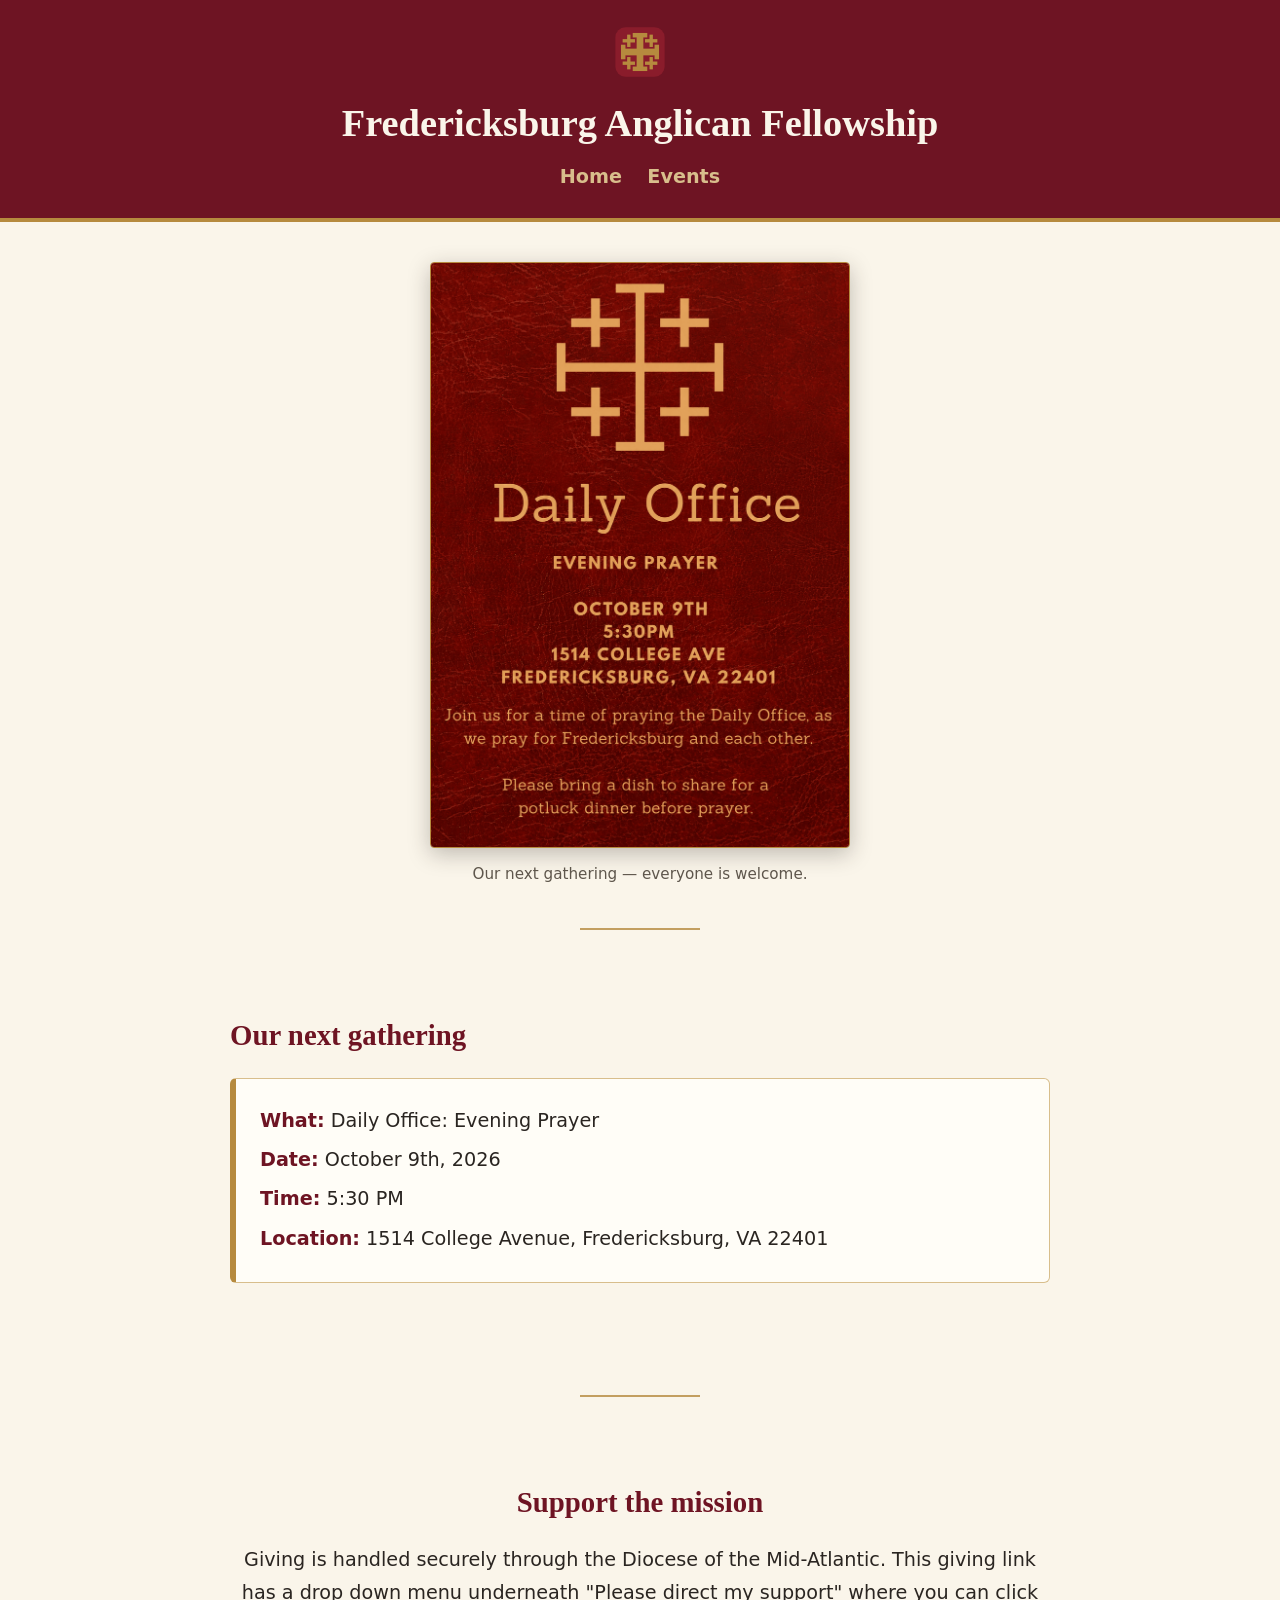
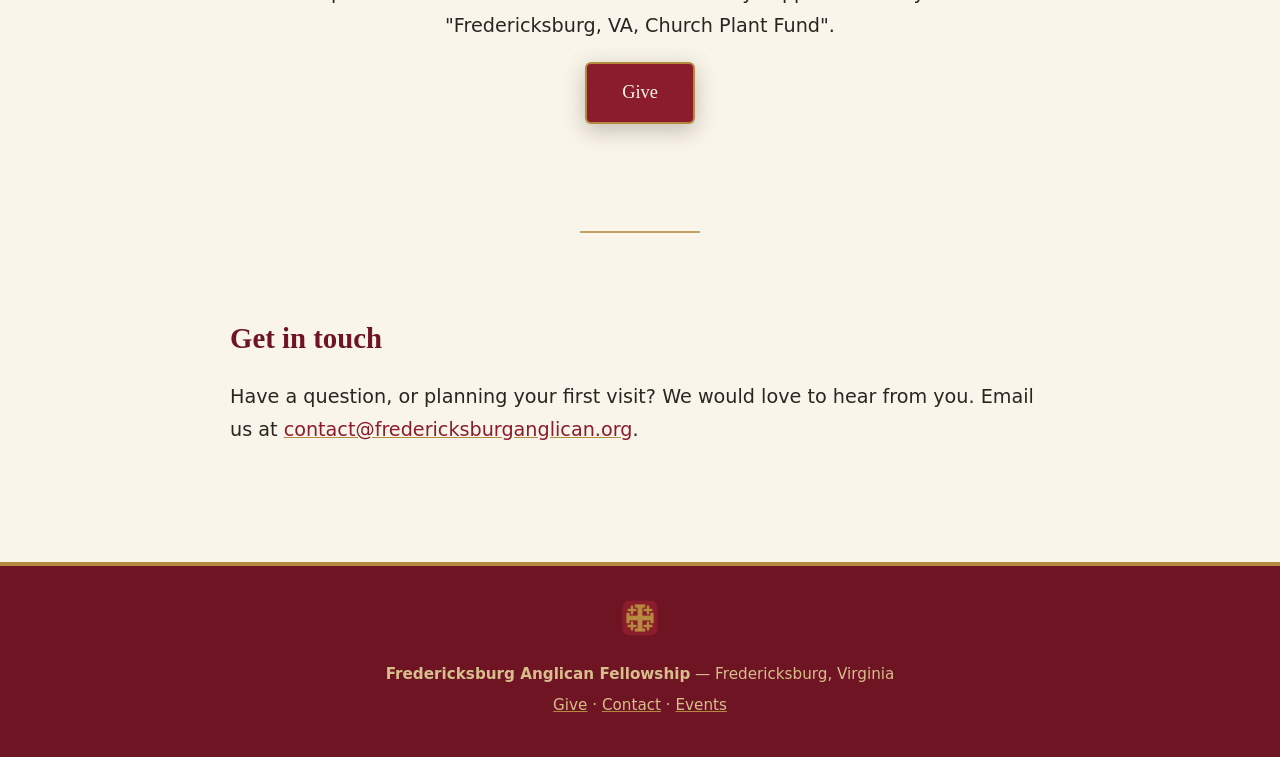
==== commit eb801e33: "Updated for 10/09 Evening Prayer Co-Authored-By: Claude Opus 5.5 <noreply@anthropic.com> Claude-Sess" ====
--- a/index.html
+++ b/index.html
@@ -171,10 +171,10 @@
       <h2>Our next gathering</h2>
       <div class="details-card">
         <!-- ↓↓↓ EDIT THESE FOUR LINES FOR EACH NEW EVENT ↓↓↓ -->
-        <p><span class="label">What:</span> Communion Service</p>
-        <p><span class="label">Date:</span> September 13th, 2026</p>
-        <p><span class="label">Time:</span> 4:00 PM</p>
-        <p><span class="label">Location:</span> Fairview Baptist Church, 900 Charlotte St, Fredericksburg, VA 22401</p>
+        <p><span class="label">What:</span> Daily Office: Evening Prayer</p>
+        <p><span class="label">Date:</span> October 9th, 2026</p>
+        <p><span class="label">Time:</span> 5:30 PM</p>
+        <p><span class="label">Location:</span> 1514 College Avenue, Fredericksburg, VA 22401</p>
 
         <!-- ↑↑↑ EDIT THESE FOUR LINES FOR EACH NEW EVENT ↑↑↑ -->
       </div>
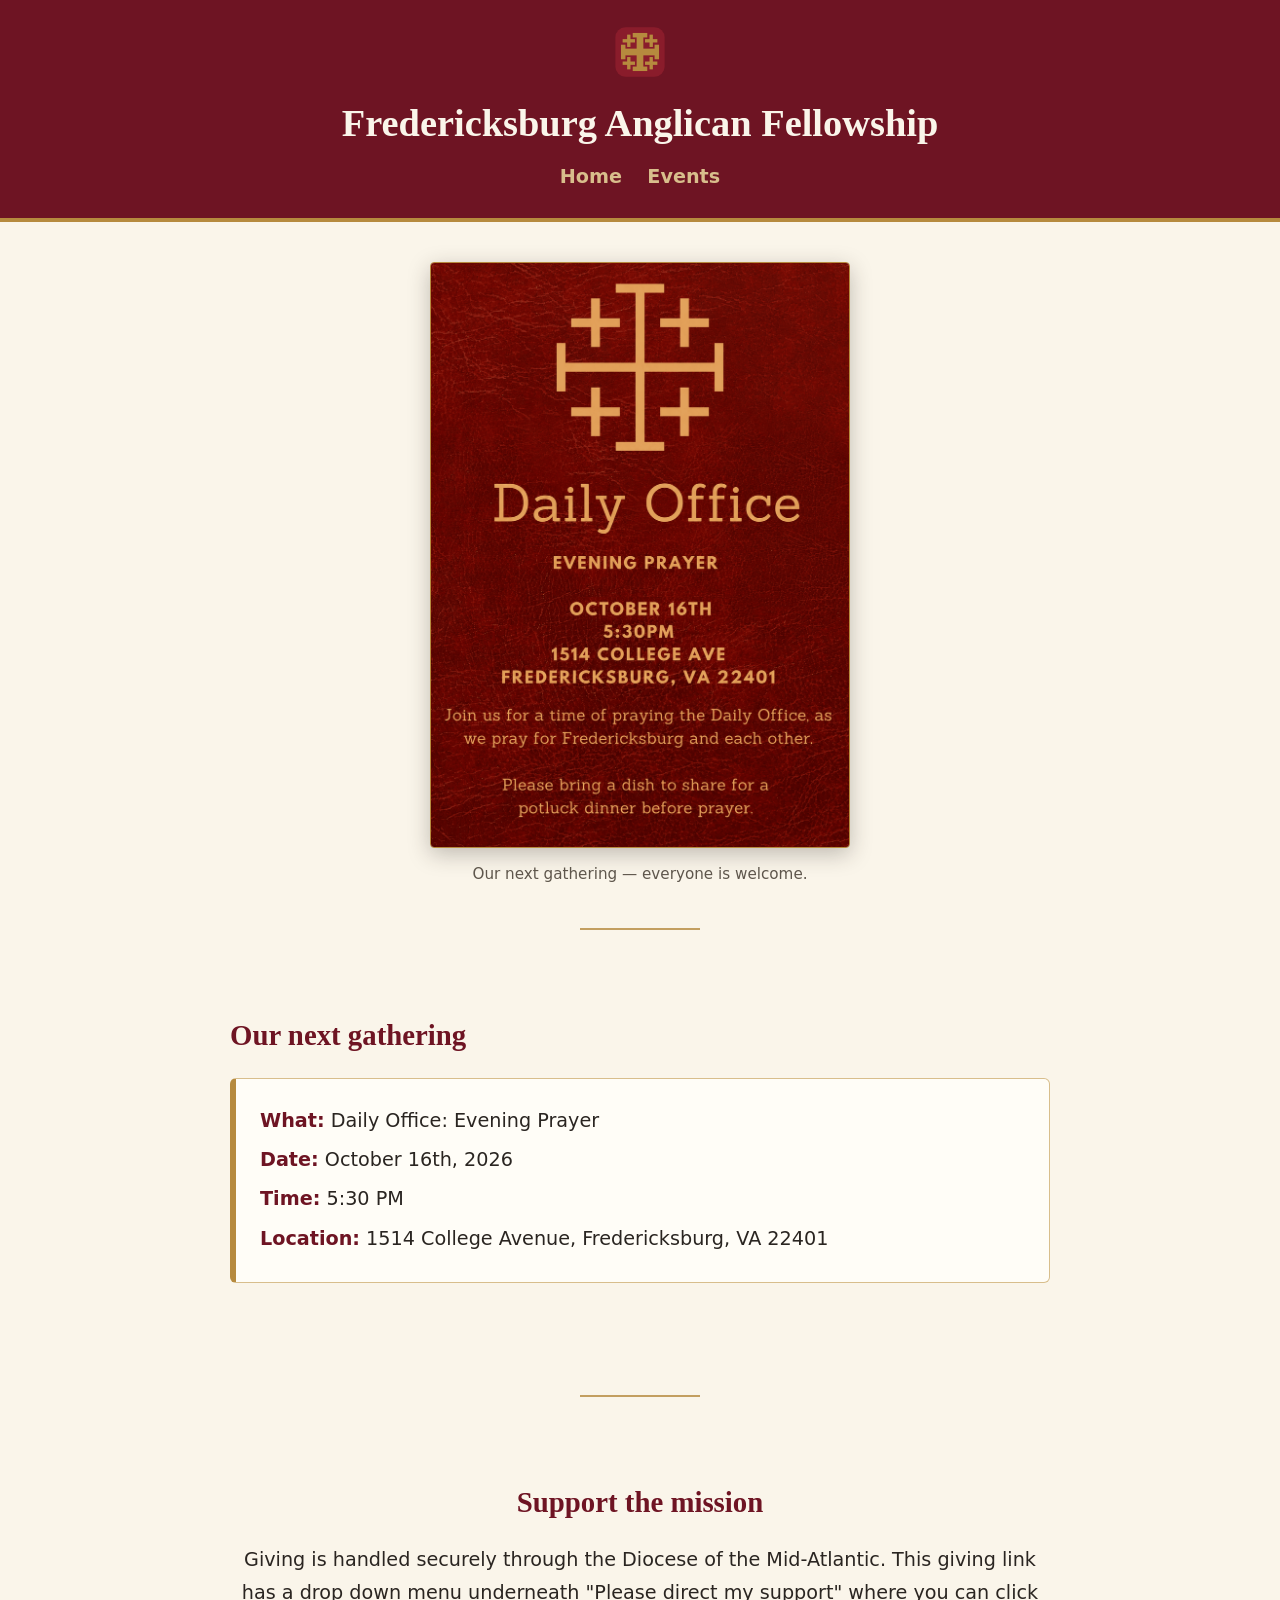
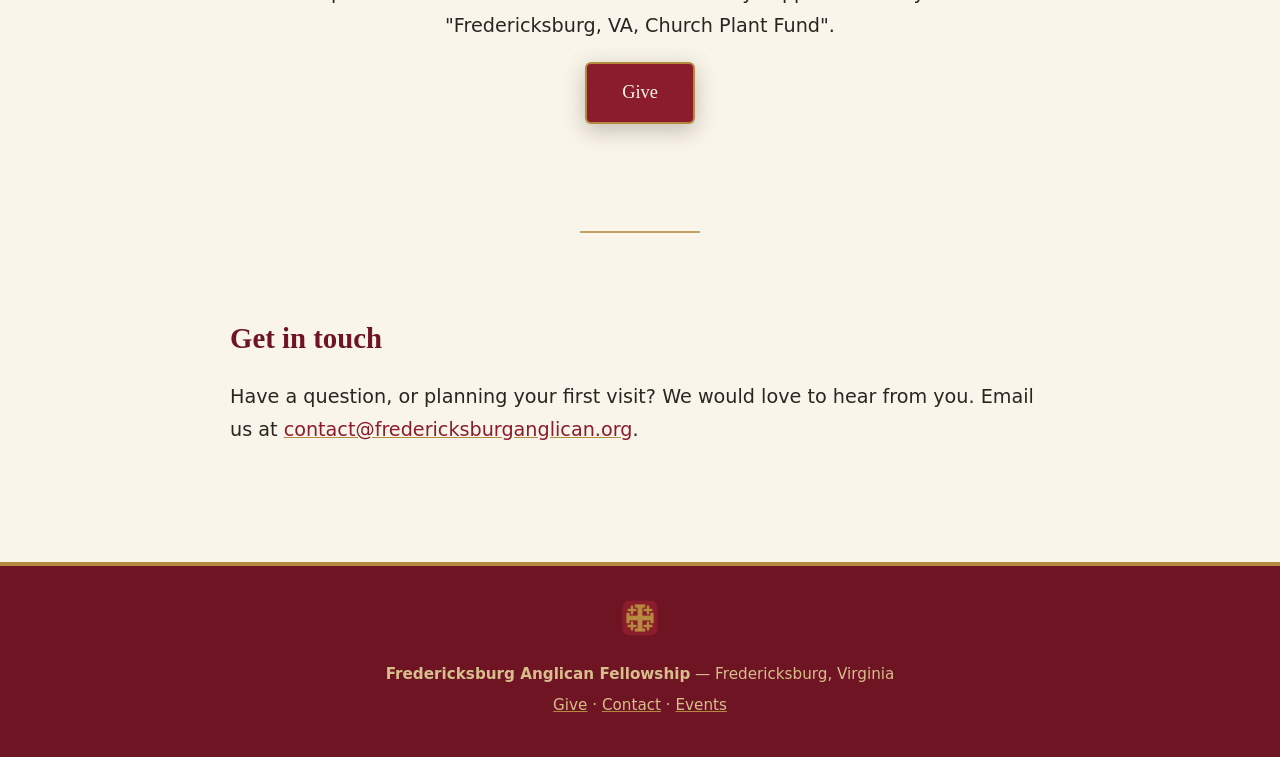
==== commit 895757d2: "Updated for 10/16 Evening Prayer Co-Authored-By: Claude Opus 5.5 <noreply@anthropic.com> Claude-Sess" ====
--- a/index.html
+++ b/index.html
@@ -172,7 +172,7 @@
       <div class="details-card">
         <!-- ↓↓↓ EDIT THESE FOUR LINES FOR EACH NEW EVENT ↓↓↓ -->
         <p><span class="label">What:</span> Daily Office: Evening Prayer</p>
-        <p><span class="label">Date:</span> October 9th, 2026</p>
+        <p><span class="label">Date:</span> October 16th, 2026</p>
         <p><span class="label">Time:</span> 5:30 PM</p>
         <p><span class="label">Location:</span> 1514 College Avenue, Fredericksburg, VA 22401</p>
 
